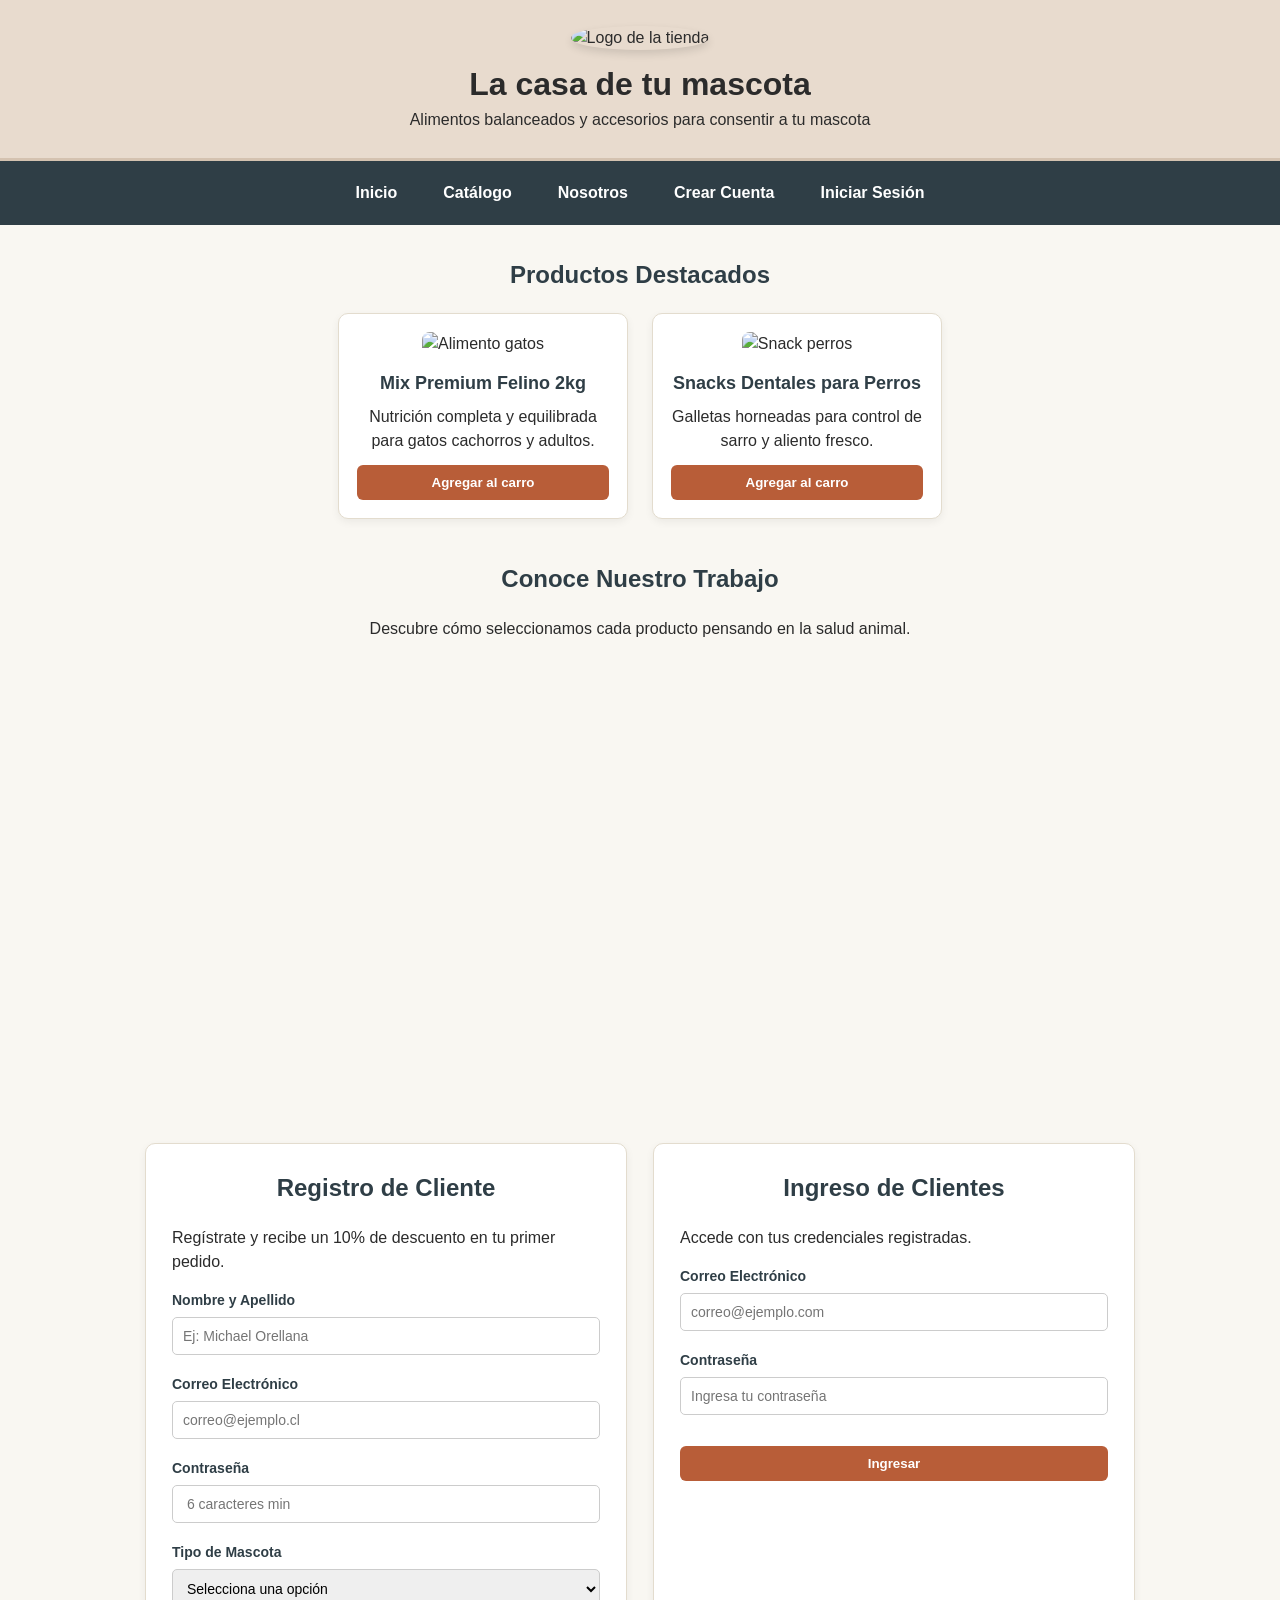
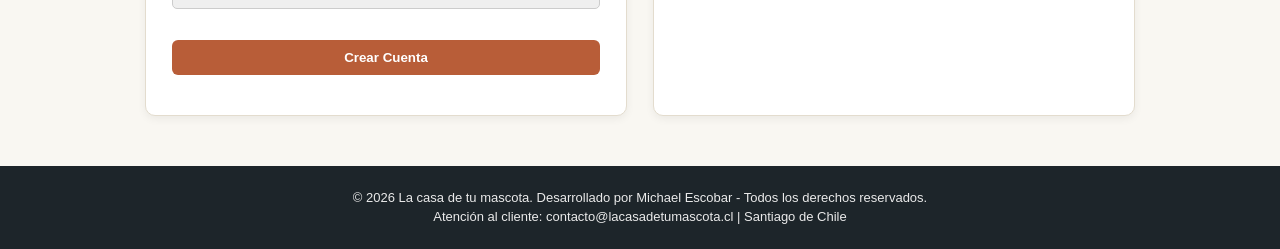
==== index.html @ 1dc1610c "Integración de Home, estilos y script base." ====
<!DOCTYPE html>
<html lang="es">
<head>
    <meta charset="UTF-8">
    <meta name="viewport" content="width=device-width, initial-scale=1.0">
    <title>La casa de tu mascota - Oficial</title>
    <link rel="stylesheet" href="styles.css">
</head>
<body>

    <header id="main-header">
        <div class="logo-box">
            <img src="img/logomascotas.jpg" alt="Logo de la tienda" class="logo">
        </div>
        <h1>La casa de tu mascota</h1>
        <p>Alimentos balanceados y accesorios para consentir a tu mascota</p>
    </header>

    <nav class="navegacion">
        <a href="#inicio">Inicio</a>
        <a href="#catalogo">Catálogo</a>
        <a href="#nosotros">Nosotros</a>
        <a href="#registro">Crear Cuenta</a>
        <a href="#ingreso">Iniciar Sesión</a>
    </nav>

    <main id="inicio">

        <section id="catalogo">
            <h2>Productos Destacados</h2>
            <div class="grilla-productos">
                <article class="item-producto">
                    <img src="https://images.unsplash.com/photo-1514888286974-6c03e2ca1dba?auto=format&fit=crop&w=600&q=80" alt="Alimento gatos" class="foto-producto">
                    <h3>Mix Premium Felino 2kg</h3>
                    <p>Nutrición completa y equilibrada para gatos cachorros y adultos.</p>
                    <button type="button" class="btn-accion">Agregar al carro</button>
                </article>

                <article class="item-producto">
                    <img src="https://images.unsplash.com/photo-1543466835-00a7907e9de1?auto=format&fit=crop&w=600&q=80" alt="Snack perros" class="foto-producto">
                    <h3>Snacks Dentales para Perros</h3>
                    <p>Galletas horneadas para control de sarro y aliento fresco.</p>
                    <button type="button" class="btn-accion">Agregar al carro</button>
                </article>
            </div>
        </section>

        <section id="nosotros">
            <h2>Conoce Nuestro Trabajo</h2>
            <p>Descubre cómo seleccionamos cada producto pensando en la salud animal.</p>
            <div class="caja-video">
                <iframe 
                    width="560" 
                    height="315" 
                    src="https://www.youtube-nocookie.com/embed/1K06Va2WvmM" 
                    title="Video demostrativo de mascotas" 
                    allow="accelerometer; autoplay; clipboard-write; encrypted-media; gyroscope; picture-in-picture; web-share" 
                    allowfullscreen>
                </iframe>
            </div>
        </section>

        <section id="zona-usuarios">
            
            <article id="registro" class="tarjeta-formulario">
                <h2>Registro de Cliente</h2>
                <p>Regístrate y recibe un 10% de descuento en tu primer pedido.</p>

                <form id="formularioRegistro">
                    <div class="grupo-input">
                        <label for="regNombre">Nombre y Apellido</label>
                        <input type="text" id="regNombre" name="regNombre" placeholder="Ej: Michael Orellana">
                        <span id="errorNombre" class="texto-alerta"></span>
                    </div>

                    <div class="grupo-input">
                        <label for="regEmail">Correo Electrónico</label>
                        <input type="email" id="regEmail" name="regEmail" placeholder="correo@ejemplo.cl">
                        <span id="errorEmail" class="texto-alerta"></span>
                    </div>

                    <div class="grupo-input">
                        <label for="regPassword">Contraseña</label>
                        <input type="password" id="regPassword" name="regPassword" placeholder=" 6 caracteres min">
                        <span id="errorPassword" class="texto-alerta"></span>
                    </div>

                    <div class="grupo-input">
                        <label for="regMascota">Tipo de Mascota</label>
                        <select id="regMascota" name="regMascota">
                            <option value="">Selecciona una opción</option>
                            <option value="perro">Perro</option>
                            <option value="Gato">Gato</option>
                            <option value="ave">Ave</option>
                            <option value="roedor">Roedor</option>
                            <option value="otro">Otro</option>
                        </select>
                        <span id="errorMascota" class="texto-alerta"></span>
                    </div>

                    <button type="submit" class="btn-enviar">Crear Cuenta</button>
                    <div id="resultadoRegistro" class="texto-exito"></div>
                </form>
            </article>

            <article id="ingreso" class="tarjeta-formulario">
                <h2>Ingreso de Clientes</h2>
                <p>Accede con tus credenciales registradas.</p>

                <form id="formularioLogin">
                    <div class="grupo-input">
                        <label for="loginEmail">Correo Electrónico</label>
                        <input type="email" id="loginEmail" name="loginEmail" placeholder="correo@ejemplo.com">
                        <span id="errorLoginEmail" class="texto-alerta"></span>
                    </div>

                    <div class="grupo-input">
                        <label for="loginPassword">Contraseña</label>
                        <input type="password" id="loginPassword" name="loginPassword" placeholder="Ingresa tu contraseña">
                        <span id="errorLoginPassword" class="texto-alerta"></span>
                    </div>

                    <button type="submit" class="btn-enviar">Ingresar</button>
                    <div id="resultadoLogin" class="texto-exito"></div>
                </form>
            </article>

        </section>

    </main>

    <footer id="main-footer">
        <p>&copy; 2026 La casa de tu mascota. Desarrollado por Michael Escobar - Todos los derechos reservados.</p>
        <p>Atención al cliente: contacto@lacasadetumascota.cl | Santiago de Chile</p>
    </footer>

    <script src="script.js"></script>
</body>
</html>
---- styles.css ----
* {
    margin: 0;
    padding: 0;
    box-sizing: border-box;
}

body {
    font-family: Arial, Helvetica, sans-serif;
    background-color: #f9f7f2;
    color: #2b2b2b;
    line-height: 1.5;
}

#main-header {
    background-color: #e8dbce;
    text-align: center;
    padding: 26px 15px;
    border-bottom: 3px solid #d4c2b0;
}

.logo-box {
    margin-bottom: 10px;
}

.logo {
    width: 125px;
    height: 125px;
    object-fit: cover;
    border-radius: 50%;
    box-shadow: 0 4px 8px rgba(0,0,0,0.12);
}

.navegacion {
    background-color: #2f3e46;
    display: flex;
    justify-content: center;
    gap: 14px;
    padding: 12px;
    flex-wrap: wrap;
}

.navegacion a {
    color: #ffffff;
    text-decoration: none;
    font-weight: bold;
    padding: 8px 16px;
    border-radius: 4px;
    transition: background 0.2s ease;
}

.navegacion a:hover {
    background-color: #4f646f;
}

main {
    max-width: 1020px;
    margin: 32px auto;
    padding: 0 15px;
}

section {
    margin-bottom: 42px;
}

h2 {
    text-align: center;
    margin-bottom: 20px;
    color: #2f3e46;
}

#nosotros p {
    text-align: center;
    margin-bottom: 14px;
}

.grilla-productos {
    display: flex;
    justify-content: center;
    gap: 24px;
    flex-wrap: wrap;
}

.item-producto {
    background: #ffffff;
    border: 1px solid #e3dcce;
    border-radius: 10px;
    padding: 18px;
    width: 290px;
    text-align: center;
    box-shadow: 0 3px 8px rgba(0,0,0,0.06);
    overflow: hidden;
}

.foto-producto {
    width: 100%;
    height: 180px;
    object-fit: cover;
    border-radius: 8px;
    transition: transform 0.3s ease, filter 0.3s ease;
    cursor: pointer;
}

.foto-producto:hover {
    transform: scale(1.06);
    filter: brightness(1.05);
}

.item-producto h3 {
    margin: 14px 0 8px 0;
    font-size: 18px;
    color: #2f3e46;
}

.btn-accion, .btn-enviar {
    background-color: #b85d38;
    color: #ffffff;
    border: none;
    padding: 10px 15px;
    margin-top: 12px;
    border-radius: 6px;
    cursor: pointer;
    font-weight: bold;
    width: 100%;
    transition: background 0.2s ease;
}

.btn-accion:hover, .btn-enviar:hover {
    background-color: #9c4b2b;
}

.caja-video {
    position: relative;
    padding-bottom: 45%;
    height: 0;
    overflow: hidden;
    max-width: 700px;
    margin: 0 auto;
}

.caja-video iframe {
    position: absolute;
    top: 0;
    left: 0;
    width: 100%;
    height: 100%;
    border: none;
    border-radius: 8px;
}

#zona-usuarios {
    display: flex;
    justify-content: space-between;
    gap: 26px;
    flex-wrap: wrap;
}

.tarjeta-formulario {
    background: #ffffff;
    flex: 1 1 380px;
    padding: 26px;
    border-radius: 10px;
    border: 1px solid #e3dcce;
    box-shadow: 0 3px 8px rgba(0,0,0,0.06);
}

.tarjeta-formulario p {
    margin-bottom: 16px;
}

.grupo-input {
    display: flex;
    flex-direction: column;
    margin-bottom: 14px;
}

.grupo-input label {
    margin-bottom: 6px;
    font-size: 14px;
    font-weight: bold;
    color: #2f3e46;
}

.grupo-input input, .grupo-input select {
    padding: 10px;
    border: 1px solid #cccccc;
    border-radius: 5px;
    font-size: 14px;
}

.grupo-input input:focus, .grupo-input select:focus {
    border-color: #b85d38;
    outline: none;
}

.texto-alerta {
    color: #b02a37;
    font-size: 12px;
    margin-top: 5px;
    font-weight: bold;
}

.texto-exito {
    color: #198754;
    font-weight: bold;
    margin-top: 14px;
    text-align: center;
}

#main-footer {
    background-color: #1d252a;
    color: #eaeaea;
    text-align: center;
    padding: 22px 10px;
    font-size: 13px;
    margin-top: 50px;
}

@media (max-width: 700px) {
    .navegacion {
        flex-direction: column;
        align-items: center;
    }

    .caja-video {
        padding-bottom: 56.25%;
    }
}
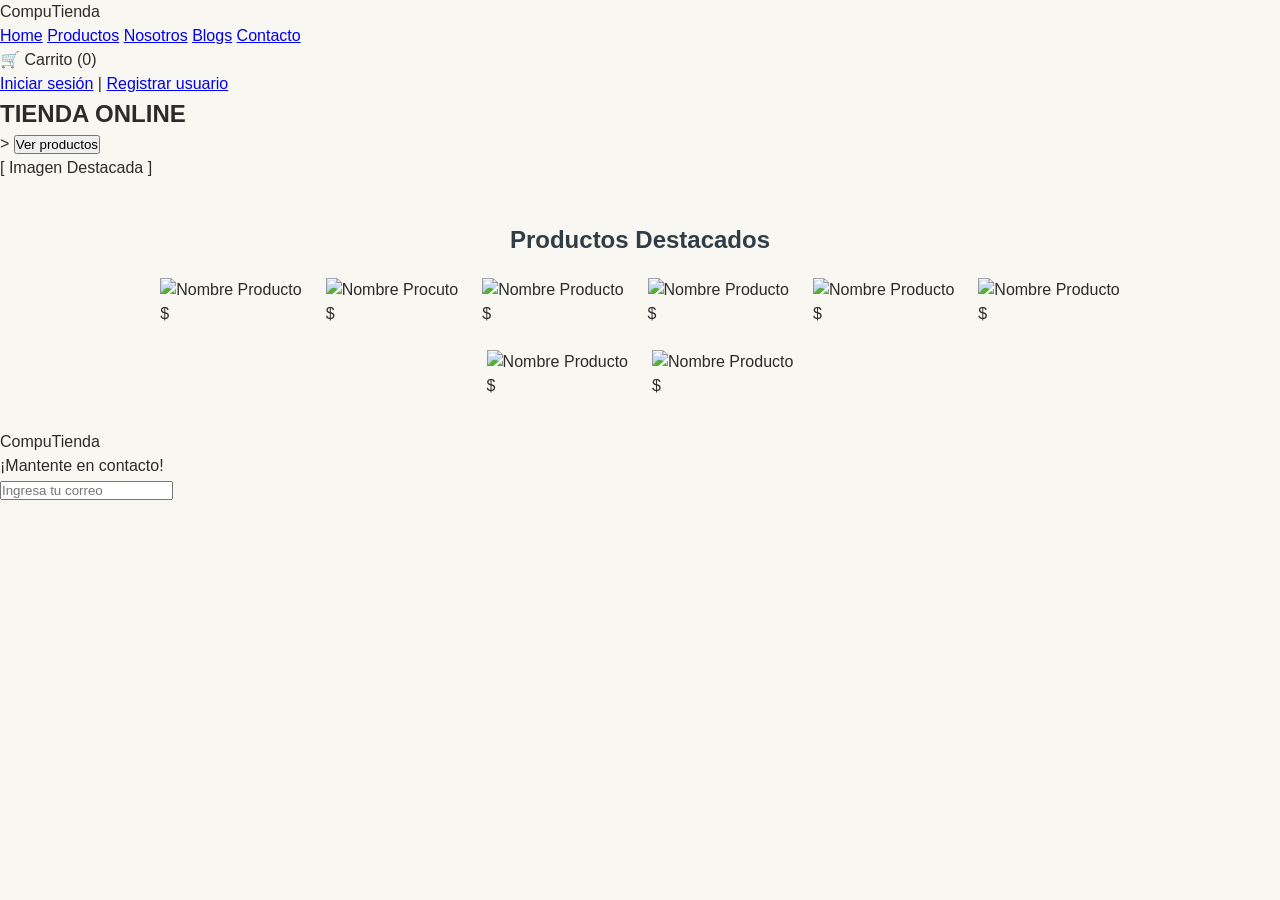
==== commit 7df59239: "Actualizacion Home" ====
--- a/index.html
+++ b/index.html
@@ -3,137 +3,138 @@
 <head>
     <meta charset="UTF-8">
     <meta name="viewport" content="width=device-width, initial-scale=1.0">
-    <title>La casa de tu mascota - Oficial</title>
+    <title>CompuTienda - Home</title>
     <link rel="stylesheet" href="styles.css">
 </head>
 <body>
 
-    <header id="main-header">
-        <div class="logo-box">
-            <img src="img/logomascotas.jpg" alt="Logo de la tienda" class="logo">
+    <div class="contenedor-principal">
+
+        <header class="barra-navegacion">
+            <div class="logo-contenedor">
+                <span class="cuadrito-logo"></span>
+                <span class="nombre-sitio">CompuTienda</span>
+            </div>
+            <nav class="enlaces-menu">
+                <a href="index.html" class="activo">Home</a>
+                <a href="productos.html">Productos</a>
+                <a href="nosotros.html">Nosotros</a>
+                <a href="blogs.html">Blogs</a>
+                <a href="contacto.html">Contacto</a>
+            </nav>
+            <div class="info-carrito">
+                🛒 Carrito (0)
+            </div>
+        </header>
+
+        <div class="barra-sesion">
+            <a href="iniciar-sesion.html">Iniciar sesión</a> | 
+            <a href="registro.html">Registrar usuario</a>
         </div>
-        <h1>La casa de tu mascota</h1>
-        <p>Alimentos balanceados y accesorios para consentir a tu mascota</p>
-    </header>
 
-    <nav class="navegacion">
-        <a href="#inicio">Inicio</a>
-        <a href="#catalogo">Catálogo</a>
-        <a href="#nosotros">Nosotros</a>
-        <a href="#registro">Crear Cuenta</a>
-        <a href="#ingreso">Iniciar Sesión</a>
-    </nav>
-
-    <main id="inicio">
-
-        <section id="catalogo">
-            <h2>Productos Destacados</h2>
-            <div class="grilla-productos">
-                <article class="item-producto">
-                    <img src="https://images.unsplash.com/photo-1514888286974-6c03e2ca1dba?auto=format&fit=crop&w=600&q=80" alt="Alimento gatos" class="foto-producto">
-                    <h3>Mix Premium Felino 2kg</h3>
-                    <p>Nutrición completa y equilibrada para gatos cachorros y adultos.</p>
-                    <button type="button" class="btn-accion">Agregar al carro</button>
-                </article>
-
-                <article class="item-producto">
-                    <img src="https://images.unsplash.com/photo-1543466835-00a7907e9de1?auto=format&fit=crop&w=600&q=80" alt="Snack perros" class="foto-producto">
-                    <h3>Snacks Dentales para Perros</h3>
-                    <p>Galletas horneadas para control de sarro y aliento fresco.</p>
-                    <button type="button" class="btn-accion">Agregar al carro</button>
-                </article>
+        <section class="seccion-hero">
+            <div class="hero-contenido">
+                <div class="hero-texto">
+                    <h1>TIENDA ONLINE</h1>>
+                    <button class="boton-ver">Ver productos</button>
+                </div>
+                <div class="hero-imagen">
+                    <span>[ Imagen Destacada ]</span>
+                </div>
             </div>
         </section>
 
-        <section id="nosotros">
-            <h2>Conoce Nuestro Trabajo</h2>
-            <p>Descubre cómo seleccionamos cada producto pensando en la salud animal.</p>
-            <div class="caja-video">
-                <iframe 
-                    width="560" 
-                    height="315" 
-                    src="https://www.youtube-nocookie.com/embed/1K06Va2WvmM" 
-                    title="Video demostrativo de mascotas" 
-                    allow="accelerometer; autoplay; clipboard-write; encrypted-media; gyroscope; picture-in-picture; web-share" 
-                    allowfullscreen>
-                </iframe>
+        <main class="seccion-productos">
+            <h2>Productos Destacados</h2>
+            <div class="grilla-productos">
+
+                <div class="tarjeta-producto">
+                    <img src="" alt="Nombre Producto" class="imagen-producto">
+                    <p class="titulo-producto"></p>
+                    <div class="detalles-producto">
+                        <span class="atributo"></span>
+                        <span class="precio">$</span>
+                    </div>
+                </div>
+
+                <div class="tarjeta-producto">
+                    <img src="" alt="Nombre Procuto" class="imagen-producto">
+                    <p class="titulo-producto"></p>
+                    <div class="detalles-producto">
+                        <span class="atributo"></span>
+                        <span class="precio">$</span>
+                    </div>
+                </div>
+
+                <div class="tarjeta-producto">
+                    <img src="" alt="Nombre Producto" class="imagen-producto">
+                    <p class="titulo-producto"></p>
+                    <div class="detalles-producto">
+                        <span class="atributo"></span>
+                        <span class="precio">$</span>
+                    </div>
+                </div>
+
+                <div class="tarjeta-producto">
+                    <img src="" alt="Nombre Producto" class="imagen-producto">
+                    <p class="titulo-producto"></p>
+                    <div class="detalles-producto">
+                        <span class="atributo"></span>
+                        <span class="precio">$</span>
+                    </div>
+                </div>
+
+                <div class="tarjeta-producto">
+                    <img src="" alt="Nombre Producto" class="imagen-producto">
+                    <p class="titulo-producto"></p>
+                    <div class="detalles-producto">
+                        <span class="atributo"></span>
+                        <span class="precio">$</span>
+                    </div>
+                </div>
+
+                <div class="tarjeta-producto">
+                    <img src="" alt="Nombre Producto" class="imagen-producto">
+                    <p class="titulo-producto"></p>
+                    <div class="detalles-producto">
+                        <span class="atributo"></span>
+                        <span class="precio">$</span>
+                    </div>
+                </div>
+
+                <div class="tarjeta-producto">
+                    <img src="" alt="Nombre Producto" class="imagen-producto">
+                    <p class="titulo-producto"></p>
+                    <div class="detalles-producto">
+                        <span class="atributo"></span>
+                        <span class="precio">$</span>
+                    </div>
+                </div>
+
+                <div class="tarjeta-producto">
+                    <img src="" alt="Nombre Producto" class="imagen-producto">
+                    <p class="titulo-producto"></p>
+                    <div class="detalles-producto">
+                        <span class="atributo"></span>
+                        <span class="precio">$</span>
+                    </div>
+                </div>
             </div>
-        </section>
+        </main>
 
-        <section id="zona-usuarios">
-            
-            <article id="registro" class="tarjeta-formulario">
-                <h2>Registro de Cliente</h2>
-                <p>Regístrate y recibe un 10% de descuento en tu primer pedido.</p>
+        <footer class="pie-pagina-izquierda">
+            <div class="pie-izquierda">
+                <p class="marca-footer">CompuTienda</p>
+            </div>
+            <div class="pie-pagina-derecha">
+                <p>¡Mantente en contacto!</p>
+                <div class="formulario-newsletter">
+                    <input type="email" placeholder="Ingresa tu correo">
+                </div>
+            </div>
+        </footer>
 
-                <form id="formularioRegistro">
-                    <div class="grupo-input">
-                        <label for="regNombre">Nombre y Apellido</label>
-                        <input type="text" id="regNombre" name="regNombre" placeholder="Ej: Michael Orellana">
-                        <span id="errorNombre" class="texto-alerta"></span>
-                    </div>
+    </div>
 
-                    <div class="grupo-input">
-                        <label for="regEmail">Correo Electrónico</label>
-                        <input type="email" id="regEmail" name="regEmail" placeholder="correo@ejemplo.cl">
-                        <span id="errorEmail" class="texto-alerta"></span>
-                    </div>
-
-                    <div class="grupo-input">
-                        <label for="regPassword">Contraseña</label>
-                        <input type="password" id="regPassword" name="regPassword" placeholder=" 6 caracteres min">
-                        <span id="errorPassword" class="texto-alerta"></span>
-                    </div>
-
-                    <div class="grupo-input">
-                        <label for="regMascota">Tipo de Mascota</label>
-                        <select id="regMascota" name="regMascota">
-                            <option value="">Selecciona una opción</option>
-                            <option value="perro">Perro</option>
-                            <option value="Gato">Gato</option>
-                            <option value="ave">Ave</option>
-                            <option value="roedor">Roedor</option>
-                            <option value="otro">Otro</option>
-                        </select>
-                        <span id="errorMascota" class="texto-alerta"></span>
-                    </div>
-
-                    <button type="submit" class="btn-enviar">Crear Cuenta</button>
-                    <div id="resultadoRegistro" class="texto-exito"></div>
-                </form>
-            </article>
-
-            <article id="ingreso" class="tarjeta-formulario">
-                <h2>Ingreso de Clientes</h2>
-                <p>Accede con tus credenciales registradas.</p>
-
-                <form id="formularioLogin">
-                    <div class="grupo-input">
-                        <label for="loginEmail">Correo Electrónico</label>
-                        <input type="email" id="loginEmail" name="loginEmail" placeholder="correo@ejemplo.com">
-                        <span id="errorLoginEmail" class="texto-alerta"></span>
-                    </div>
-
-                    <div class="grupo-input">
-                        <label for="loginPassword">Contraseña</label>
-                        <input type="password" id="loginPassword" name="loginPassword" placeholder="Ingresa tu contraseña">
-                        <span id="errorLoginPassword" class="texto-alerta"></span>
-                    </div>
-
-                    <button type="submit" class="btn-enviar">Ingresar</button>
-                    <div id="resultadoLogin" class="texto-exito"></div>
-                </form>
-            </article>
-
-        </section>
-
-    </main>
-
-    <footer id="main-footer">
-        <p>&copy; 2026 La casa de tu mascota. Desarrollado por Michael Escobar - Todos los derechos reservados.</p>
-        <p>Atención al cliente: contacto@lacasadetumascota.cl | Santiago de Chile</p>
-    </footer>
-
-    <script src="script.js"></script>
 </body>
 </html>
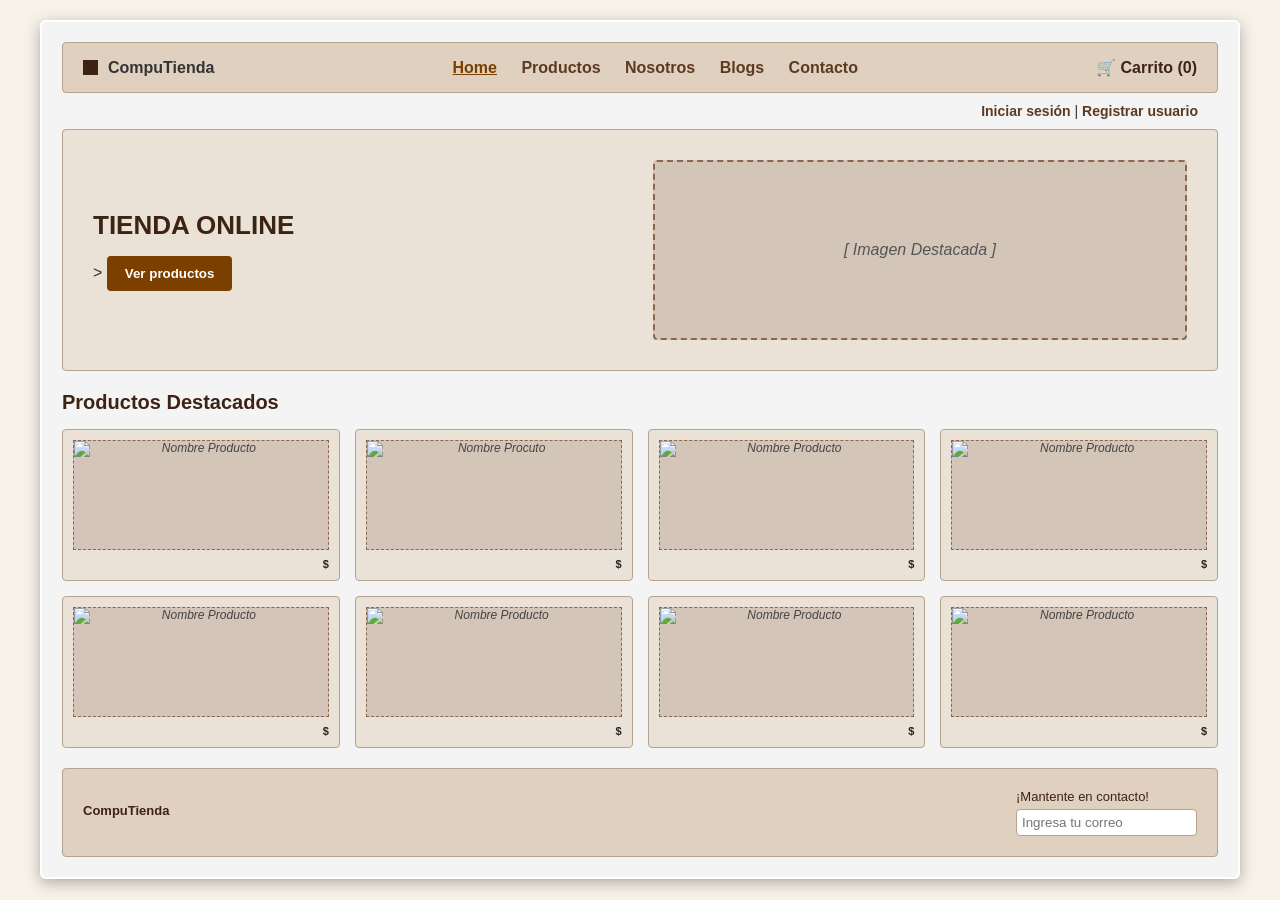
==== commit b6c5c631: "Actualizacion Estilo" ====
--- a/index.html
+++ b/index.html
@@ -28,7 +28,7 @@
         </header>
 
         <div class="barra-sesion">
-            <a href="iniciar-sesion.html">Iniciar sesión</a> | 
+            <a href="inicio-sesion.html">Iniciar sesión</a> | 
             <a href="registro.html">Registrar usuario</a>
         </div>
 
--- a/styles.css
+++ b/styles.css
@@ -1,227 +1,336 @@
 * {
+    box-sizing: border-box;
     margin: 0;
     padding: 0;
-    box-sizing: border-box;
 }
 
 body {
-    font-family: Arial, Helvetica, sans-serif;
-    background-color: #f9f7f2;
-    color: #2b2b2b;
-    line-height: 1.5;
-}
-
-#main-header {
-    background-color: #e8dbce;
-    text-align: center;
-    padding: 26px 15px;
-    border-bottom: 3px solid #d4c2b0;
-}
-
-.logo-box {
-    margin-bottom: 10px;
-}
-
-.logo {
-    width: 125px;
-    height: 125px;
-    object-fit: cover;
-    border-radius: 50%;
-    box-shadow: 0 4px 8px rgba(0,0,0,0.12);
-}
-
-.navegacion {
-    background-color: #2f3e46;
-    display: flex;
-    justify-content: center;
-    gap: 14px;
-    padding: 12px;
-    flex-wrap: wrap;
-}
-
-.navegacion a {
-    color: #ffffff;
-    text-decoration: none;
-    font-weight: bold;
-    padding: 8px 16px;
-    border-radius: 4px;
-    transition: background 0.2s ease;
-}
-
-.navegacion a:hover {
-    background-color: #4f646f;
-}
-
-main {
-    max-width: 1020px;
-    margin: 32px auto;
-    padding: 0 15px;
-}
-
-section {
-    margin-bottom: 42px;
-}
-
-h2 {
+    font-family: Arial, sans-serif;
+    background-color: #f7f3e9;
+    background-image: url('');
+    background-size: cover;
+    background-position: center;
+    background-repeat: no-repeat;
+    background-attachment: fixed;
+    color: #333;
+    padding: 20px;
+}
+
+.contenedor-principal {
+    max-width: 1200px;
+    margin: 0 auto;
+    background-color: rgba(245, 245, 245, 0.95);
+    border: 2px solid #fff;
+    padding: 20px;
+    border-radius: 6px;
+    box-shadow: 0 4px 15px rgba(0, 0, 0, 0.3);
+}
+
+.barra-navegacion {
+    display: flex;
+    justify-content: space-between;
+    align-items: center;
+    background-color: #e0d0c0;
+    padding: 15px 20px;
+    border: 1px solid #b5a28f;
+    border-radius: 4px;
+}
+
+.logo-contenedor {
+    display: flex;
+    align-items: center;
+    gap: 10px;
+    font-weight: bold;
+}
+
+.contenedor-formulario {
+    background-color: #f7f3e9; /* O el tono claro que uses */
+    padding: 30px;
+    border-radius: 8px;
+    width: 100%;
+    max-width: 500px;
+    box-shadow: 0 4px 10px rgba(0, 0, 0, 0.2);
+}
+
+.titulo-formulario {
+    background-color: #dcd6cd;
+    padding: 10px;
+    font-weight: bold;
     text-align: center;
     margin-bottom: 20px;
-    color: #2f3e46;
-}
-
-#nosotros p {
+    border-radius: 4px;
+}
+
+.formulario-registro {
+    display: flex;
+    flex-direction: column;
+}
+
+.formulario-registro label {
+    margin-top: 12px;
+    margin-bottom: 4px;
+    font-size: 12px;
+    font-weight: bold;
+    color: #3d2314;
+}
+
+.formulario-registro input, 
+.formulario-registro select {
+    padding: 10px;
+    border: 1px solid #ccc;
+    border-radius: 4px;
+    width: 100%;
+    box-sizing: border-box;
+}
+
+.contenedor-selects {
+    display: flex;
+    gap: 10px;
+    margin-top: 12px;
+}
+
+.grupo-select {
+    flex: 1;
+}
+
+.boton-registrar {
+    margin-top: 20px;
+    padding: 12px;
+    background-color: #3d2314;
+    color: white;
+    border: none;
+    border-radius: 4px;
+    font-weight: bold;
+    cursor: pointer;
+}
+
+.boton-registrar:hover {
+    background-color: #5c351f;
+}
+
+.cuadrito-logo {
+    width: 15px;
+    height: 15px;
+    background-color: #3d2314;
+}
+
+.enlaces-menu a {
+    margin: 0 10px;
+    text-decoration: none;
+    color: #5c3a21;
+    font-weight: bold;
+}
+
+.enlaces-menu a:hover, .enlaces-menu a.activo {
+    text-decoration: underline;
+    color: #7b3f00;
+}
+
+.info-carrito {
+    font-weight: bold;
+    color: #3d2314;
+}
+
+.barra-sesion {
+    text-align: right;
+    padding: 10px 20px;
+    font-size: 14px;
+}
+
+.barra-sesion a {
+    color: #5c3a21;
+    text-decoration: none;
+    font-weight: bold;
+}
+
+.barra-sesion a:hover {
+    text-decoration: underline;
+}
+
+.seccion-hero {
+    background-color: #eae1d7;
+    border: 1px solid #b5a28f;
+    padding: 30px;
+    margin-bottom: 20px;
+    border-radius: 4px;
+}
+
+.hero-contenido {
+    display: flex;
+    gap: 30px;
+    align-items: center;
+}
+
+.hero-texto {
+    flex: 1;
+}
+
+.hero-texto h1 {
+    font-size: 26px;
+    margin-bottom: 15px;
+    color: #3d2314;
+}
+
+.hero-texto p {
+    font-size: 14px;
+    line-height: 1.5;
+    margin-bottom: 20px;
+    color: #555;
+}
+
+.boton-ver {
+    background-color: #7b3f00;
+    color: white;
+    border: none;
+    padding: 10px 18px;
+    cursor: pointer;
+    font-weight: bold;
+    border-radius: 4px;
+}
+
+.boton-ver:hover {
+    background-color: #5a2e00;
+}
+
+.hero-imagen {
+    flex: 1;
+    height: 180px;
+    background-color: #d4c5b9;
+    border: 2px dashed #8c654f;
+    display: flex;
+    justify-content: center;
+    align-items: center;
+    color: #555;
+    font-style: italic;
+    border-radius: 4px;
+}
+
+.seccion-registro {
+    display: flex;
+    justify-content: center;
+    align-items: center;
+    padding: 40px 20px;
+}
+
+.seccion-productos {
+    margin-bottom: 20px;
+}
+
+.seccion-productos h2 {
+    font-size: 20px;
+    margin-bottom: 15px;
+    color: #3d2314;
+}
+
+.grilla-productos {
+    display: grid;
+    grid-template-columns: repeat(4, 1fr);
+    gap: 15px;
+}
+
+.tarjeta-producto {
+    background-color: #eae1d7;
+    border: 1px solid #b5a28f;
+    padding: 10px;
     text-align: center;
-    margin-bottom: 14px;
-}
-
-.grilla-productos {
+    border-radius: 4px;
+}
+
+.imagen-producto {
+    width: 100%;
+    height: 110px;
+    object-fit: cover;
+    background-color: #d4c5b9;
+    border: 1px dashed #8c654f;
     display: flex;
     justify-content: center;
-    gap: 24px;
-    flex-wrap: wrap;
-}
-
-.item-producto {
-    background: #ffffff;
-    border: 1px solid #e3dcce;
-    border-radius: 10px;
-    padding: 18px;
-    width: 290px;
-    text-align: center;
-    box-shadow: 0 3px 8px rgba(0,0,0,0.06);
-    overflow: hidden;
-}
-
-.foto-producto {
-    width: 100%;
-    height: 180px;
-    object-fit: cover;
-    border-radius: 8px;
-    transition: transform 0.3s ease, filter 0.3s ease;
+    align-items: center;
+    font-size: 12px;
+    color: #444;
+    margin-bottom: 8px;
+    font-style: italic;
+}
+
+.titulo-producto {
+    font-size: 13px;
+    color: #5c3a21;
+    font-weight: bold;
+    margin-bottom: 8px;
+}
+
+.detalles-producto {
+    display: flex;
+    justify-content: space-between;
+    font-size: 11px;
+    color: #555;
+}
+
+.precio {
+    font-weight: bold;
+    color: #222;
+}
+
+.pie-pagina-izquierda {
+    display: flex;
+    justify-content: space-between;
+    align-items: center;
+    background-color: #e0d0c0;
+    border: 1px solid #b5a28f;
+    padding: 20px;
+    font-size: 13px;
+    border-radius: 4px;
+}
+
+.marca-footer {
+    font-weight: bold;
+    margin-bottom: 5px;
+    color: #3d2314;
+}
+
+.pie-pagina-derecha p {
+    margin-bottom: 5px;
+    color: #3d2314;
+}
+
+.formulario-newsletter {
+    display: flex;
+    gap: 5px;
+}
+
+.formulario-newsletter input {
+    padding: 5px;
+    border: 1px solid #b5a28f;
+    background-color: #fff;
+    border-radius: 4px;
+}
+
+.formulario-newsletter button {
+    background-color: #7b3f00;
+    color: white;
+    border: none;
+    padding: 5px 10px;
     cursor: pointer;
-}
-
-.foto-producto:hover {
-    transform: scale(1.06);
-    filter: brightness(1.05);
-}
-
-.item-producto h3 {
-    margin: 14px 0 8px 0;
-    font-size: 18px;
-    color: #2f3e46;
-}
-
-.btn-accion, .btn-enviar {
-    background-color: #b85d38;
-    color: #ffffff;
-    border: none;
-    padding: 10px 15px;
-    margin-top: 12px;
-    border-radius: 6px;
-    cursor: pointer;
-    font-weight: bold;
-    width: 100%;
-    transition: background 0.2s ease;
-}
-
-.btn-accion:hover, .btn-enviar:hover {
-    background-color: #9c4b2b;
-}
-
-.caja-video {
-    position: relative;
-    padding-bottom: 45%;
-    height: 0;
-    overflow: hidden;
-    max-width: 700px;
-    margin: 0 auto;
-}
-
-.caja-video iframe {
-    position: absolute;
-    top: 0;
-    left: 0;
-    width: 100%;
-    height: 100%;
-    border: none;
-    border-radius: 8px;
-}
-
-#zona-usuarios {
-    display: flex;
-    justify-content: space-between;
-    gap: 26px;
-    flex-wrap: wrap;
-}
-
-.tarjeta-formulario {
-    background: #ffffff;
-    flex: 1 1 380px;
-    padding: 26px;
-    border-radius: 10px;
-    border: 1px solid #e3dcce;
-    box-shadow: 0 3px 8px rgba(0,0,0,0.06);
-}
-
-.tarjeta-formulario p {
-    margin-bottom: 16px;
-}
-
-.grupo-input {
-    display: flex;
-    flex-direction: column;
-    margin-bottom: 14px;
-}
-
-.grupo-input label {
-    margin-bottom: 6px;
-    font-size: 14px;
-    font-weight: bold;
-    color: #2f3e46;
-}
-
-.grupo-input input, .grupo-input select {
-    padding: 10px;
-    border: 1px solid #cccccc;
-    border-radius: 5px;
-    font-size: 14px;
-}
-
-.grupo-input input:focus, .grupo-input select:focus {
-    border-color: #b85d38;
-    outline: none;
-}
-
-.texto-alerta {
-    color: #b02a37;
-    font-size: 12px;
-    margin-top: 5px;
-    font-weight: bold;
-}
-
-.texto-exito {
-    color: #198754;
-    font-weight: bold;
-    margin-top: 14px;
-    text-align: center;
-}
-
-#main-footer {
-    background-color: #1d252a;
-    color: #eaeaea;
-    text-align: center;
-    padding: 22px 10px;
-    font-size: 13px;
-    margin-top: 50px;
-}
-
-@media (max-width: 700px) {
-    .navegacion {
+    border-radius: 4px;
+    font-weight: bold;
+}
+
+.formulario-newsletter button:hover {
+    background-color: #5a2e00;
+}
+
+@media (max-width: 900px) {
+    .grilla-productos {
+        grid-template-columns: repeat(2, 1fr);
+    }
+    .hero-contenido {
         flex-direction: column;
-        align-items: center;
     }
-
-    .caja-video {
-        padding-bottom: 56.25%;
+    .pie-pagina {
+        flex-direction: column;
+        gap: 15px;
+        text-align: center;
+    }
+    .formulario-newsletter {
+        justify-content: center;
     }
 }
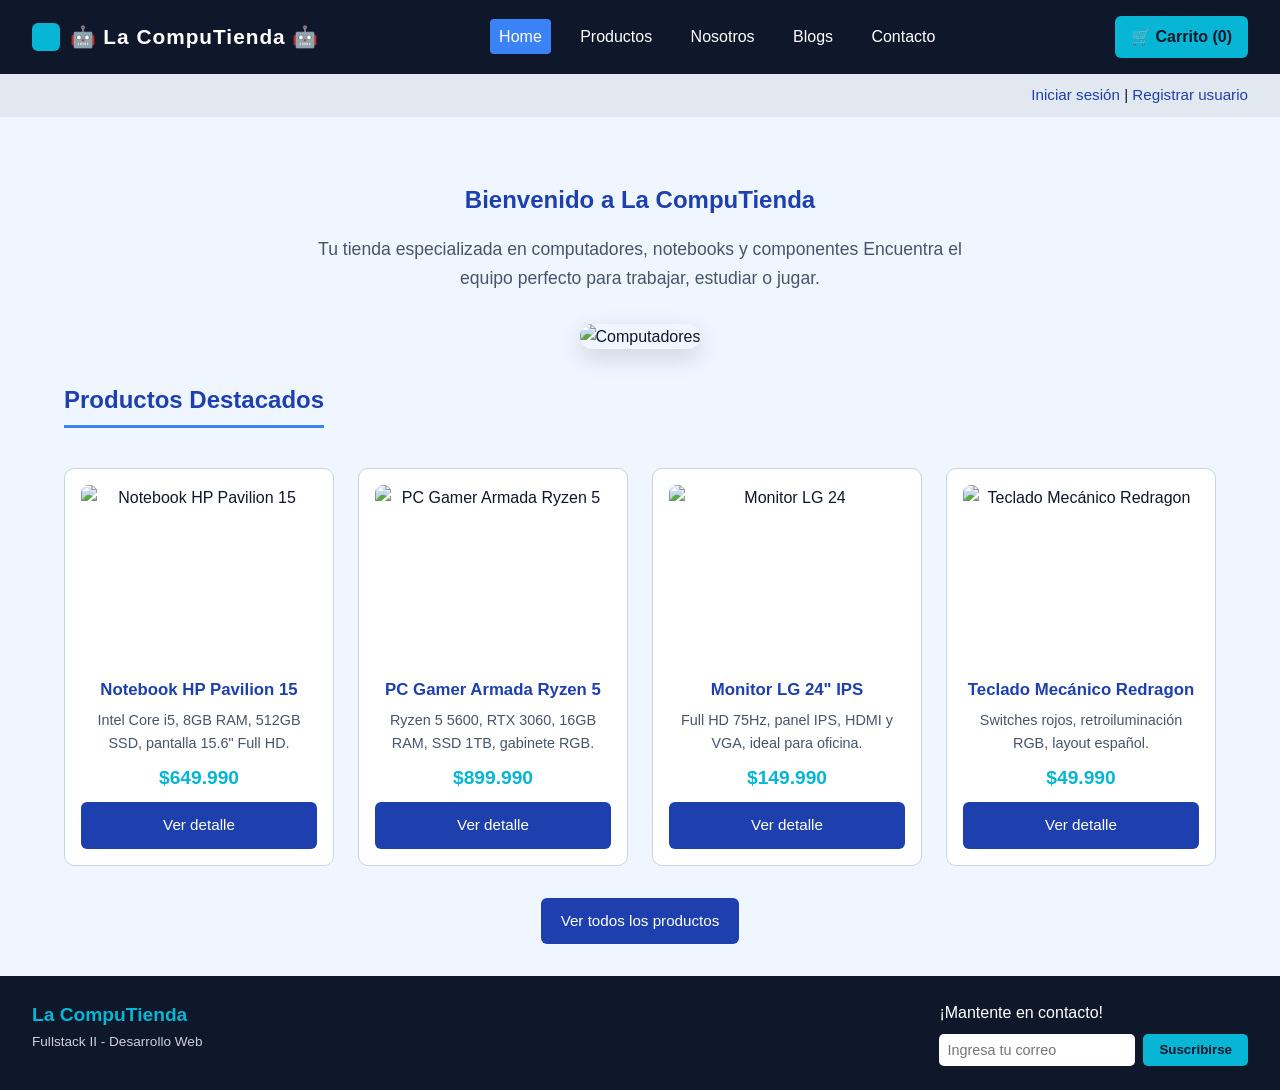
==== commit 74b4fd77: "feat: primera version home" ====
--- a/index.html
+++ b/index.html
@@ -3,17 +3,16 @@
 <head>
     <meta charset="UTF-8">
     <meta name="viewport" content="width=device-width, initial-scale=1.0">
-    <title>CompuTienda - Home</title>
-    <link rel="stylesheet" href="styles.css">
+    <title>La CompuTienda - Home</title>
+    <link rel="stylesheet" href="css/styles.css">
 </head>
 <body>
-
     <div class="contenedor-principal">
 
         <header class="barra-navegacion">
             <div class="logo-contenedor">
                 <span class="cuadrito-logo"></span>
-                <span class="nombre-sitio">CompuTienda</span>
+                <span class="nombre-sitio">🤖 La CompuTienda 🤖</span>
             </div>
             <nav class="enlaces-menu">
                 <a href="index.html" class="activo">Home</a>
@@ -22,119 +21,58 @@
                 <a href="blogs.html">Blogs</a>
                 <a href="contacto.html">Contacto</a>
             </nav>
-            <div class="info-carrito">
-                🛒 Carrito (0)
-            </div>
+            <a href="carrito.html" class="info-carrito">
+                🛒 Carrito (<span id="contador-carrito">0</span>)
+            </a>
         </header>
 
         <div class="barra-sesion">
-            <a href="inicio-sesion.html">Iniciar sesión</a> | 
+            <a href="Inicio-sesion.html">Iniciar sesión</a> | 
             <a href="registro.html">Registrar usuario</a>
         </div>
 
-        <section class="seccion-hero">
-            <div class="hero-contenido">
-                <div class="hero-texto">
-                    <h1>TIENDA ONLINE</h1>>
-                    <button class="boton-ver">Ver productos</button>
+        <main>
+            <section style="text-align:center;padding:2rem 1rem;">
+                <h1>Bienvenido a La CompuTienda</h1>
+                <p style="font-size:1.1rem;color:#475569;max-width:700px;margin:0 auto 2rem;">
+                    Tu tienda especializada en computadores, notebooks y componentes 
+                    Encuentra el equipo perfecto para trabajar, estudiar o jugar.
+                </p>
+                <img src="https://images.unsplash.com/photo-1517336714731-489689fd1ca8?auto=format&fit=crop&w=1200&q=80"
+                     alt="Computadores"
+                     style="width:100%;max-width:900px;border-radius:12px;box-shadow:0 8px 24px rgba(0,0,0,0.15);">
+            </section>
+
+            <section>
+                <h2>Productos Destacados</h2>
+                <div class="grilla-productos" id="grilla-destacados"></div>
+                <div style="text-align:center;margin-top:2rem;">
+                    <a href="productos.html" class="btn-accion">Ver todos los productos</a>
                 </div>
-                <div class="hero-imagen">
-                    <span>[ Imagen Destacada ]</span>
-                </div>
-            </div>
-        </section>
-
-        <main class="seccion-productos">
-            <h2>Productos Destacados</h2>
-            <div class="grilla-productos">
-
-                <div class="tarjeta-producto">
-                    <img src="" alt="Nombre Producto" class="imagen-producto">
-                    <p class="titulo-producto"></p>
-                    <div class="detalles-producto">
-                        <span class="atributo"></span>
-                        <span class="precio">$</span>
-                    </div>
-                </div>
-
-                <div class="tarjeta-producto">
-                    <img src="" alt="Nombre Procuto" class="imagen-producto">
-                    <p class="titulo-producto"></p>
-                    <div class="detalles-producto">
-                        <span class="atributo"></span>
-                        <span class="precio">$</span>
-                    </div>
-                </div>
-
-                <div class="tarjeta-producto">
-                    <img src="" alt="Nombre Producto" class="imagen-producto">
-                    <p class="titulo-producto"></p>
-                    <div class="detalles-producto">
-                        <span class="atributo"></span>
-                        <span class="precio">$</span>
-                    </div>
-                </div>
-
-                <div class="tarjeta-producto">
-                    <img src="" alt="Nombre Producto" class="imagen-producto">
-                    <p class="titulo-producto"></p>
-                    <div class="detalles-producto">
-                        <span class="atributo"></span>
-                        <span class="precio">$</span>
-                    </div>
-                </div>
-
-                <div class="tarjeta-producto">
-                    <img src="" alt="Nombre Producto" class="imagen-producto">
-                    <p class="titulo-producto"></p>
-                    <div class="detalles-producto">
-                        <span class="atributo"></span>
-                        <span class="precio">$</span>
-                    </div>
-                </div>
-
-                <div class="tarjeta-producto">
-                    <img src="" alt="Nombre Producto" class="imagen-producto">
-                    <p class="titulo-producto"></p>
-                    <div class="detalles-producto">
-                        <span class="atributo"></span>
-                        <span class="precio">$</span>
-                    </div>
-                </div>
-
-                <div class="tarjeta-producto">
-                    <img src="" alt="Nombre Producto" class="imagen-producto">
-                    <p class="titulo-producto"></p>
-                    <div class="detalles-producto">
-                        <span class="atributo"></span>
-                        <span class="precio">$</span>
-                    </div>
-                </div>
-
-                <div class="tarjeta-producto">
-                    <img src="" alt="Nombre Producto" class="imagen-producto">
-                    <p class="titulo-producto"></p>
-                    <div class="detalles-producto">
-                        <span class="atributo"></span>
-                        <span class="precio">$</span>
-                    </div>
-                </div>
-            </div>
+            </section>
         </main>
 
         <footer class="pie-pagina-izquierda">
             <div class="pie-izquierda">
-                <p class="marca-footer">CompuTienda</p>
+                <p class="marca-footer">La CompuTienda</p>
+                <p style="font-size:0.85rem;opacity:0.8;">Fullstack II - Desarrollo Web </p>
             </div>
             <div class="pie-pagina-derecha">
                 <p>¡Mantente en contacto!</p>
                 <div class="formulario-newsletter">
                     <input type="email" placeholder="Ingresa tu correo">
+                    <button>Suscribirse</button>
                 </div>
             </div>
         </footer>
 
     </div>
 
+    <script src="js/productos.js"></script>
+    <script src="js/carrito.js"></script>
+    <script>
+        // Muestra solo 4 productos destacados en el Home
+        renderizarProductos("grilla-destacados", PRODUCTOS.slice(0, 4));
+    </script>
 </body>
 </html>
--- a/css/styles.css
+++ b/css/styles.css
@@ -0,0 +1,569 @@
+* { margin: 0; padding: 0; box-sizing: border-box; }
+:root {
+    --color-primario: #1e40af;      
+    --color-secundario: #3b82f6;   
+    --color-acento: #06b6d4;     
+    --color-fondo: #f0f6ff;      
+    --color-superficie: #ffffff;  
+    --color-texto: #0f172a;     
+    --color-texto-suave: #475569;
+    --color-borde: #cbd5e1; 
+    --color-error: #dc2626;
+    --color-exito: #059669;
+    --color-nav: #0f172a; 
+    --color-nav-hover: #1e293b;   
+}
+
+body {
+    font-family: 'Segoe UI', Tahoma, sans-serif;
+    background: var(--color-fondo);
+    color: var(--color-texto);
+    line-height: 1.6;
+}
+
+.contenedor-principal {
+    min-height: 100vh;
+    display: flex;
+    flex-direction: column;
+}
+
+/* header y nav */
+.barra-navegacion {
+    background: #0f172a;
+    color: white;
+    display: flex;
+    align-items: center;
+    justify-content: space-between;
+    padding: 1rem 2rem;
+    flex-wrap: wrap;
+    gap: 1rem;
+}
+
+.logo-contenedor {
+    display: flex;
+    align-items: center;
+    gap: 0.6rem;
+}
+
+.cuadrito-logo {
+    width: 28px;
+    height: 28px;
+    background: var(--color-acento);
+    border-radius: 6px;
+    display: inline-block;
+}
+
+.nombre-sitio {
+    font-size: 1.3rem;
+    font-weight: bold;
+    letter-spacing: 1px;
+}
+
+.enlaces-menu {
+    display: flex;
+    gap: 1.2rem;
+    flex-wrap: wrap;
+}
+
+.enlaces-menu a {
+    color: white;
+    text-decoration: none;
+    font-weight: 500;
+    padding: 0.3rem 0.6rem;
+    border-radius: 4px;
+    transition: background 0.3s;
+}
+
+.enlaces-menu a:hover,
+.enlaces-menu a.activo {
+    background: var(--color-secundario);
+}
+
+.info-carrito {
+    background: var(--color-acento);
+    color: #0f172a;
+    padding: 0.5rem 1rem;
+    border-radius: 6px;
+    font-weight: bold;
+    text-decoration: none;
+    cursor: pointer;
+}
+
+/* barra de sesión (login/registro) */
+.barra-sesion {
+    text-align: right;
+    padding: 0.6rem 2rem;
+    background: #e2e8f0;
+    font-size: 0.95rem;
+}
+
+.barra-sesion a {
+    color: var(--color-primario);
+    text-decoration: none;
+    font-weight: 500;
+}
+
+.barra-sesion a.activo {
+    font-weight: bold;
+    text-decoration: underline;
+}
+
+/* contenido principal */
+main {
+    flex: 1;
+    max-width: 1200px;
+    width: 100%;
+    margin: 2rem auto;
+    padding: 0 1.5rem;
+}
+
+h1, h2 {
+    color: var(--color-primario);
+    margin-bottom: 1rem;
+}
+
+h2 {
+    border-bottom: 3px solid var(--color-secundario);
+    display: inline-block;
+    padding-bottom: 0.3rem;
+}
+
+/* formularios*/
+.seccion-registro {
+    display: flex;
+    justify-content: center;
+    padding: 2rem 1rem;
+}
+
+.contenedor-formulario {
+    background: white;
+    border: 1px solid var(--color-borde);
+    border-radius: 10px;
+    padding: 2rem;
+    width: 100%;
+    max-width: 600px;
+    box-shadow: 0 4px 12px rgba(0,0,0,0.05);
+}
+
+.titulo-formulario {
+    background: #cbd5e1;
+    padding: 0.6rem 1rem;
+    font-weight: bold;
+    margin-bottom: 1.5rem;
+    border-radius: 4px;
+}
+
+.formulario-registro label {
+    display: block;
+    margin-top: 0.8rem;
+    margin-bottom: 0.3rem;
+    font-size: 0.85rem;
+    font-weight: 600;
+    color: var(--color-primario);
+    text-transform: uppercase;
+}
+
+.formulario-registro input,
+.formulario-registro select,
+.formulario-registro textarea {
+    width: 100%;
+    padding: 0.6rem;
+    border: 1px solid var(--color-borde);
+    border-radius: 5px;
+    font-size: 1rem;
+}
+
+.formulario-registro input:focus,
+.formulario-registro select:focus,
+.formulario-registro textarea:focus {
+    outline: none;
+    border-color: var(--color-secundario);
+}
+
+.formulario-registro input.error,
+.formulario-registro select.error,
+.formulario-registro textarea.error {
+    border-color: var(--color-error);
+    background: #fef2f2;
+}
+
+.contenedor-selects {
+    display: grid;
+    grid-template-columns: 1fr 1fr;
+    gap: 1rem;
+    margin-top: 1rem;
+}
+
+.texto-alerta {
+    color: var(--color-error);
+    font-size: 0.8rem;
+    display: block;
+    min-height: 1rem;
+    margin-top: 0.2rem;
+}
+
+.texto-exito {
+    color: var(--color-exito);
+    font-weight: bold;
+    margin-top: 1rem;
+    text-align: center;
+}
+
+.boton-registrar {
+    width: 100%;
+    margin-top: 1.5rem;
+    padding: 0.9rem;
+    background: var(--color-primario);
+    color: white;
+    border: none;
+    border-radius: 6px;
+    font-size: 1rem;
+    font-weight: bold;
+    cursor: pointer;
+    transition: background 0.3s;
+}
+
+.boton-registrar:hover {
+    background: var(--color-secundario);
+}
+
+/* productos */
+.grilla-productos {
+    display: grid;
+    grid-template-columns: repeat(auto-fill, minmax(240px, 1fr));
+    gap: 1.5rem;
+    margin-top: 1.5rem;
+}
+
+.item-producto {
+    background: white;
+    border: 1px solid var(--color-borde);
+    border-radius: 10px;
+    padding: 1rem;
+    text-align: center;
+    display: flex;
+    flex-direction: column;
+    transition: transform 0.3s, box-shadow 0.3s;
+}
+
+.item-producto:hover {
+    transform: translateY(-5px);
+    box-shadow: 0 8px 20px rgba(30,58,138,0.15);
+}
+
+.foto-producto {
+    width: 100%;
+    height: 180px;
+    object-fit: cover;
+    border-radius: 8px;
+    margin-bottom: 0.8rem;
+}
+
+.item-producto h3 {
+    font-size: 1.05rem;
+    color: var(--color-primario);
+    margin-bottom: 0.3rem;
+}
+
+.item-producto p {
+    font-size: 0.9rem;
+    color: #475569;
+}
+
+.precio {
+    font-size: 1.2rem !important;
+    font-weight: bold;
+    color: var(--color-acento) !important;
+    margin: 0.5rem 0;
+}
+
+.btn-accion {
+    background: var(--color-primario);
+    color: white;
+    border: none;
+    padding: 0.7rem 1.2rem;
+    border-radius: 6px;
+    cursor: pointer;
+    text-decoration: none;
+    display: inline-block;
+    margin-top: auto;
+    font-size: 0.95rem;
+    transition: background 0.3s;
+}
+
+.btn-accion:hover { background: var(--color-secundario); }
+
+.btn-acento { background: var(--color-acento); color: #0f172a; }
+.btn-acento:hover { background: var(--color-acento-hover); }
+
+/* detalle producto */
+.detalle-producto {
+    display: grid;
+    grid-template-columns: 1fr 1fr;
+    gap: 2rem;
+    background: white;
+    padding: 2rem;
+    border-radius: 10px;
+    border: 1px solid var(--color-borde);
+}
+
+.detalle-producto img {
+    width: 100%;
+    border-radius: 10px;
+    object-fit: cover;
+    max-height: 420px;
+}
+
+.detalle-info h1 {
+    font-size: 1.8rem;
+    margin-bottom: 0.5rem;
+}
+
+.detalle-info .precio {
+    font-size: 1.8rem !important;
+    margin: 1rem 0;
+}
+
+.detalle-info .descripcion {
+    color: #475569;
+    margin-bottom: 1.5rem;
+}
+
+.detalle-info label {
+    display: block;
+    font-weight: 600;
+    color: var(--color-primario);
+    margin-bottom: 0.3rem;
+    text-transform: uppercase;
+    font-size: 0.85rem;
+}
+
+.detalle-info input[type="number"] {
+    width: 100px;
+    padding: 0.5rem;
+    border: 1px solid var(--color-borde);
+    border-radius: 5px;
+    margin-bottom: 1rem;
+}
+
+/* carrito */
+.carrito-tabla {
+    width: 100%;
+    border-collapse: collapse;
+    background: white;
+    border-radius: 10px;
+    overflow: hidden;
+    box-shadow: 0 2px 8px rgba(0,0,0,0.05);
+}
+
+.carrito-tabla th {
+    background: var(--color-primario);
+    color: white;
+    padding: 0.8rem;
+    text-align: left;
+    font-size: 0.9rem;
+}
+
+.carrito-tabla td {
+    padding: 0.8rem;
+    border-bottom: 1px solid var(--color-borde);
+    vertical-align: middle;
+}
+
+.carrito-tabla input[type="number"] {
+    width: 60px;
+    padding: 0.3rem;
+    border: 1px solid var(--color-borde);
+    border-radius: 4px;
+}
+
+.carrito-total {
+    text-align: right;
+    font-size: 1.5rem;
+    font-weight: bold;
+    color: var(--color-primario);
+    margin: 1.5rem 0;
+}
+
+.acciones-carrito {
+    text-align: right;
+    margin-top: 1rem;
+}
+
+.pie-pagina-izquierda {
+    background: #0f172a;
+    color: white;
+    padding: 1.5rem 2rem;
+    display: flex;
+    justify-content: space-between;
+    flex-wrap: wrap;
+    gap: 1rem;
+}
+
+.marca-footer {
+    font-size: 1.2rem;
+    font-weight: bold;
+    color: var(--color-acento);
+}
+
+.formulario-newsletter {
+    display: flex;
+    gap: 0.5rem;
+    margin-top: 0.5rem;
+}
+
+.formulario-newsletter input {
+    padding: 0.5rem;
+    border-radius: 5px;
+    border: none;
+    font-size: 0.9rem;
+}
+
+.formulario-newsletter button {
+    background: var(--color-acento);
+    color: #0f172a;
+    border: none;
+    padding: 0.5rem 1rem;
+    border-radius: 5px;
+    font-weight: bold;
+    cursor: pointer;
+}
+
+/* carrito */
+.cupon-contenedor {
+    margin-top: 2rem;
+    padding: 1.5rem;
+    background: white;
+    border: 1px solid var(--color-borde);
+    border-radius: 10px;
+    display: flex;
+    flex-wrap: wrap;
+    gap: 0.8rem;
+    align-items: center;
+    box-shadow: var(--sombra-suave);
+}
+
+.cupon-contenedor label {
+    font-weight: 600;
+    color: var(--color-primario);
+    flex: 1 0 100%;
+}
+
+.cupon-contenedor input {
+    padding: 0.7rem;
+    border: 1px solid var(--color-borde);
+    border-radius: 6px;
+    font-size: 1rem;
+    flex: 1;
+    min-width: 200px;
+}
+
+.cupon-contenedor input:focus {
+    outline: none;
+    border-color: var(--color-secundario);
+    box-shadow: 0 0 0 3px rgba(59, 130, 246, 0.15);
+}
+
+.acciones-carrito {
+    display: flex;
+    gap: 0.8rem;
+    justify-content: flex-end;
+    flex-wrap: wrap;
+    margin-top: 1.5rem;
+}
+
+.acciones-carrito .btn-accion {
+    padding: 0.8rem 1.4rem;
+    font-size: 0.95rem;
+}
+
+.carrito-total {
+    text-align: right;
+    font-size: 1.6rem;
+    font-weight: bold;
+    color: var(--color-primario);
+    margin: 1.5rem 0;
+    padding: 1rem 1.5rem;
+    background: linear-gradient(135deg, #eff6ff 0%, #dbeafe 100%);
+    border-left: 5px solid var(--color-acento);
+    border-radius: 8px;
+}
+
+.carrito-total span {
+    color: var(--color-acento);
+    font-size: 1.8rem;
+}
+
+.carrito-tabla {
+    width: 100%;
+    border-collapse: collapse;
+    background: white;
+    border-radius: 10px;
+    overflow: hidden;
+    box-shadow: var(--sombra-suave);
+}
+
+.carrito-tabla thead {
+    background: var(--color-nav);
+    color: white;
+}
+
+.carrito-tabla th {
+    padding: 1rem;
+    text-align: left;
+    font-size: 0.9rem;
+    text-transform: uppercase;
+    letter-spacing: 0.5px;
+}
+
+.carrito-tabla td {
+    padding: 1rem;
+    border-bottom: 1px solid var(--color-borde);
+    vertical-align: middle;
+    font-size: 0.95rem;
+}
+
+.carrito-tabla tr:last-child td {
+    border-bottom: none;
+}
+
+.carrito-tabla tr:hover {
+    background: #f8fafc;
+}
+
+.carrito-tabla img {
+    border-radius: 8px;
+    border: 1px solid var(--color-borde);
+}
+
+.carrito-tabla input[type="number"] {
+    width: 70px;
+    padding: 0.4rem;
+    border: 1px solid var(--color-borde);
+    border-radius: 6px;
+    text-align: center;
+    font-size: 0.95rem;
+}
+
+.carrito-tabla input[type="number"]:focus {
+    outline: none;
+    border-color: var(--color-secundario);
+}
+
+/* Info-carrito activo (cuando estás en esa página) */
+.info-carrito.activo {
+    background: var(--color-secundario);
+    color: white;
+    box-shadow: 0 0 0 3px rgba(59, 130, 246, 0.3);
+}
+
+@media (max-width: 768px) {
+    .barra-navegacion { flex-direction: column; }
+    .enlaces-menu { justify-content: center; }
+    .info-carrito { align-self: center; }
+    .detalle-producto { grid-template-columns: 1fr; }
+    .contenedor-selects { grid-template-columns: 1fr; }
+    .carrito-tabla { font-size: 0.85rem; }
+    .pie-pagina-izquierda { flex-direction: column; text-align: center; }
+    .formulario-newsletter { justify-content: center; }
+}
